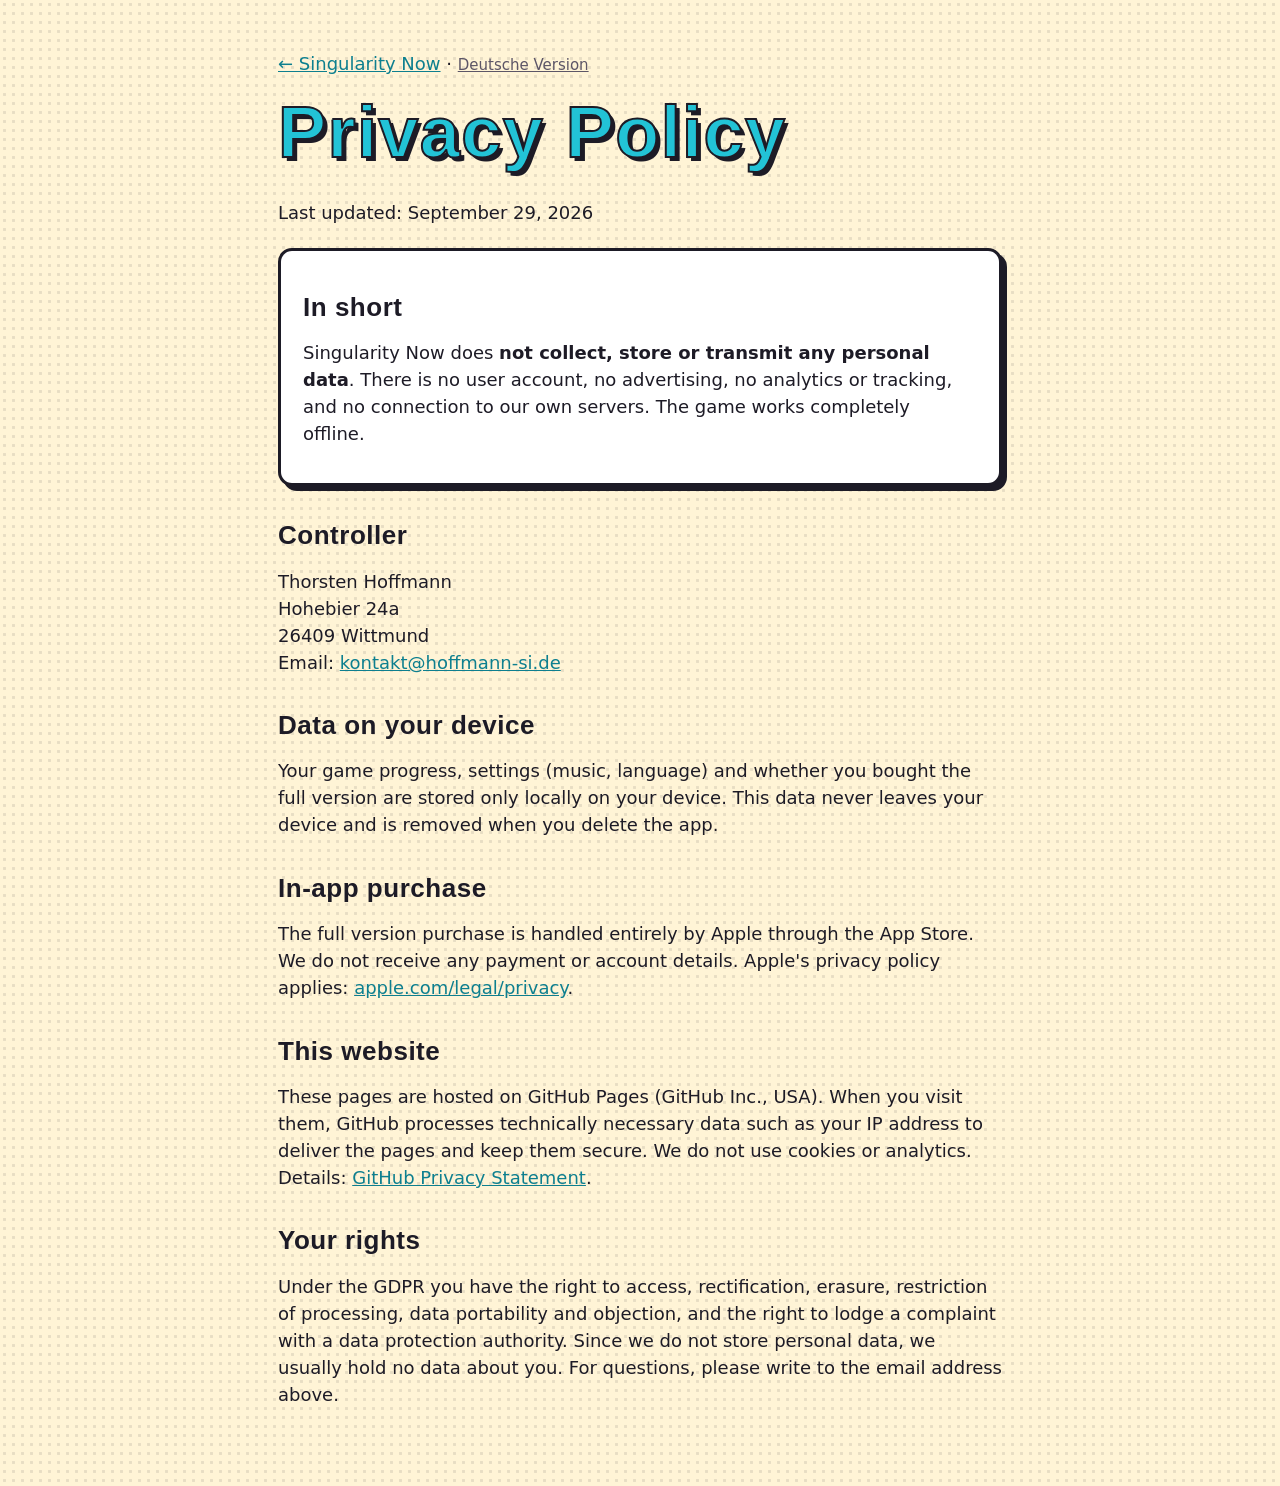
==== privacy.html @ 14151be4 "Webseite für Singularity Now: Startseite, Datenschutz, Support, Impressum Co-Authored-By: Claude Opu" ====
<!doctype html>
<html lang="en">
<head>
<meta charset="utf-8"><meta name="viewport" content="width=device-width, initial-scale=1">
<title>Privacy Policy · Singularity Now</title>
<link rel="icon" href="img/icon.png"><link rel="stylesheet" href="style.css">
</head>
<body><main>
<p><a href="index.html">← Singularity Now</a> · <a class="lang" href="datenschutz.html" lang="de">Deutsche Version</a></p>
<h1>Privacy Policy</h1>
<p>Last updated: September 29, 2026</p>
<div class="card">
<h2>In short</h2>
<p>Singularity Now does <b>not collect, store or transmit any personal data</b>. There is no user account, no advertising, no analytics or tracking, and no connection to our own servers. The game works completely offline.</p>
</div>
<h2>Controller</h2>
<p>Thorsten Hoffmann<br>Hohebier 24a<br>26409 Wittmund<br>Email: <a href="mailto:kontakt@hoffmann-si.de">kontakt@hoffmann-si.de</a></p>
<h2>Data on your device</h2>
<p>Your game progress, settings (music, language) and whether you bought the full version are stored only locally on your device. This data never leaves your device and is removed when you delete the app.</p>
<h2>In-app purchase</h2>
<p>The full version purchase is handled entirely by Apple through the App Store. We do not receive any payment or account details. Apple's privacy policy applies: <a href="https://www.apple.com/legal/privacy/">apple.com/legal/privacy</a>.</p>
<h2>This website</h2>
<p>These pages are hosted on GitHub Pages (GitHub Inc., USA). When you visit them, GitHub processes technically necessary data such as your IP address to deliver the pages and keep them secure. We do not use cookies or analytics. Details: <a href="https://docs.github.com/en/site-policy/privacy-policies/github-general-privacy-statement">GitHub Privacy Statement</a>.</p>
<h2>Your rights</h2>
<p>Under the GDPR you have the right to access, rectification, erasure, restriction of processing, data portability and objection, and the right to lodge a complaint with a data protection authority. Since we do not store personal data, we usually hold no data about you. For questions, please write to the email address above.</p>
</main></body></html>
---- style.css ----
:root { --paper:#fff4d6; --ink:#1d1b26; --teal:#22c3d6; --gold:#ffc62e; --red:#e8412c; --muted:#5d5667; }
* { box-sizing: border-box; }
body { margin: 0; background: radial-gradient(circle, rgba(29,27,38,.1) 1.4px, transparent 1.6px) 0 0/9px 9px, var(--paper); color: var(--ink);
  font: 18px/1.5 "Trebuchet MS", "Segoe UI", system-ui, sans-serif; }
main { max-width: 760px; margin: 0 auto; padding: 32px 18px 60px; }
h1, h2 { font-family: Impact, "Arial Black", sans-serif; letter-spacing: .02em; line-height: 1.05; margin: 1.4em 0 .4em; }
h1 { font-size: clamp(40px, 9vw, 72px); color: var(--teal); -webkit-text-stroke: 2px var(--ink); text-shadow: 4px 4px 0 var(--ink); margin-top: .2em; }
h2 { font-size: 26px; }
a { color: #0d7f8f; }
.head { display: flex; align-items: center; gap: 16px; }
.head img { width: 88px; height: 88px; border-radius: 20px; border: 3px solid var(--ink); box-shadow: 4px 4px 0 var(--ink); }
.card { background: #fff; border: 3px solid var(--ink); border-radius: 14px; box-shadow: 5px 5px 0 var(--ink); padding: 6px 22px 18px; margin: 22px 0; }
.shot { width: 100%; border: 3px solid var(--ink); border-radius: 14px; box-shadow: 5px 5px 0 var(--ink); }
nav { display: flex; flex-wrap: wrap; gap: 10px 18px; margin: 18px 0; font-weight: bold; }
.lang { color: var(--muted); font-size: 15px; }
footer { margin-top: 40px; font-size: 15px; color: var(--muted); }
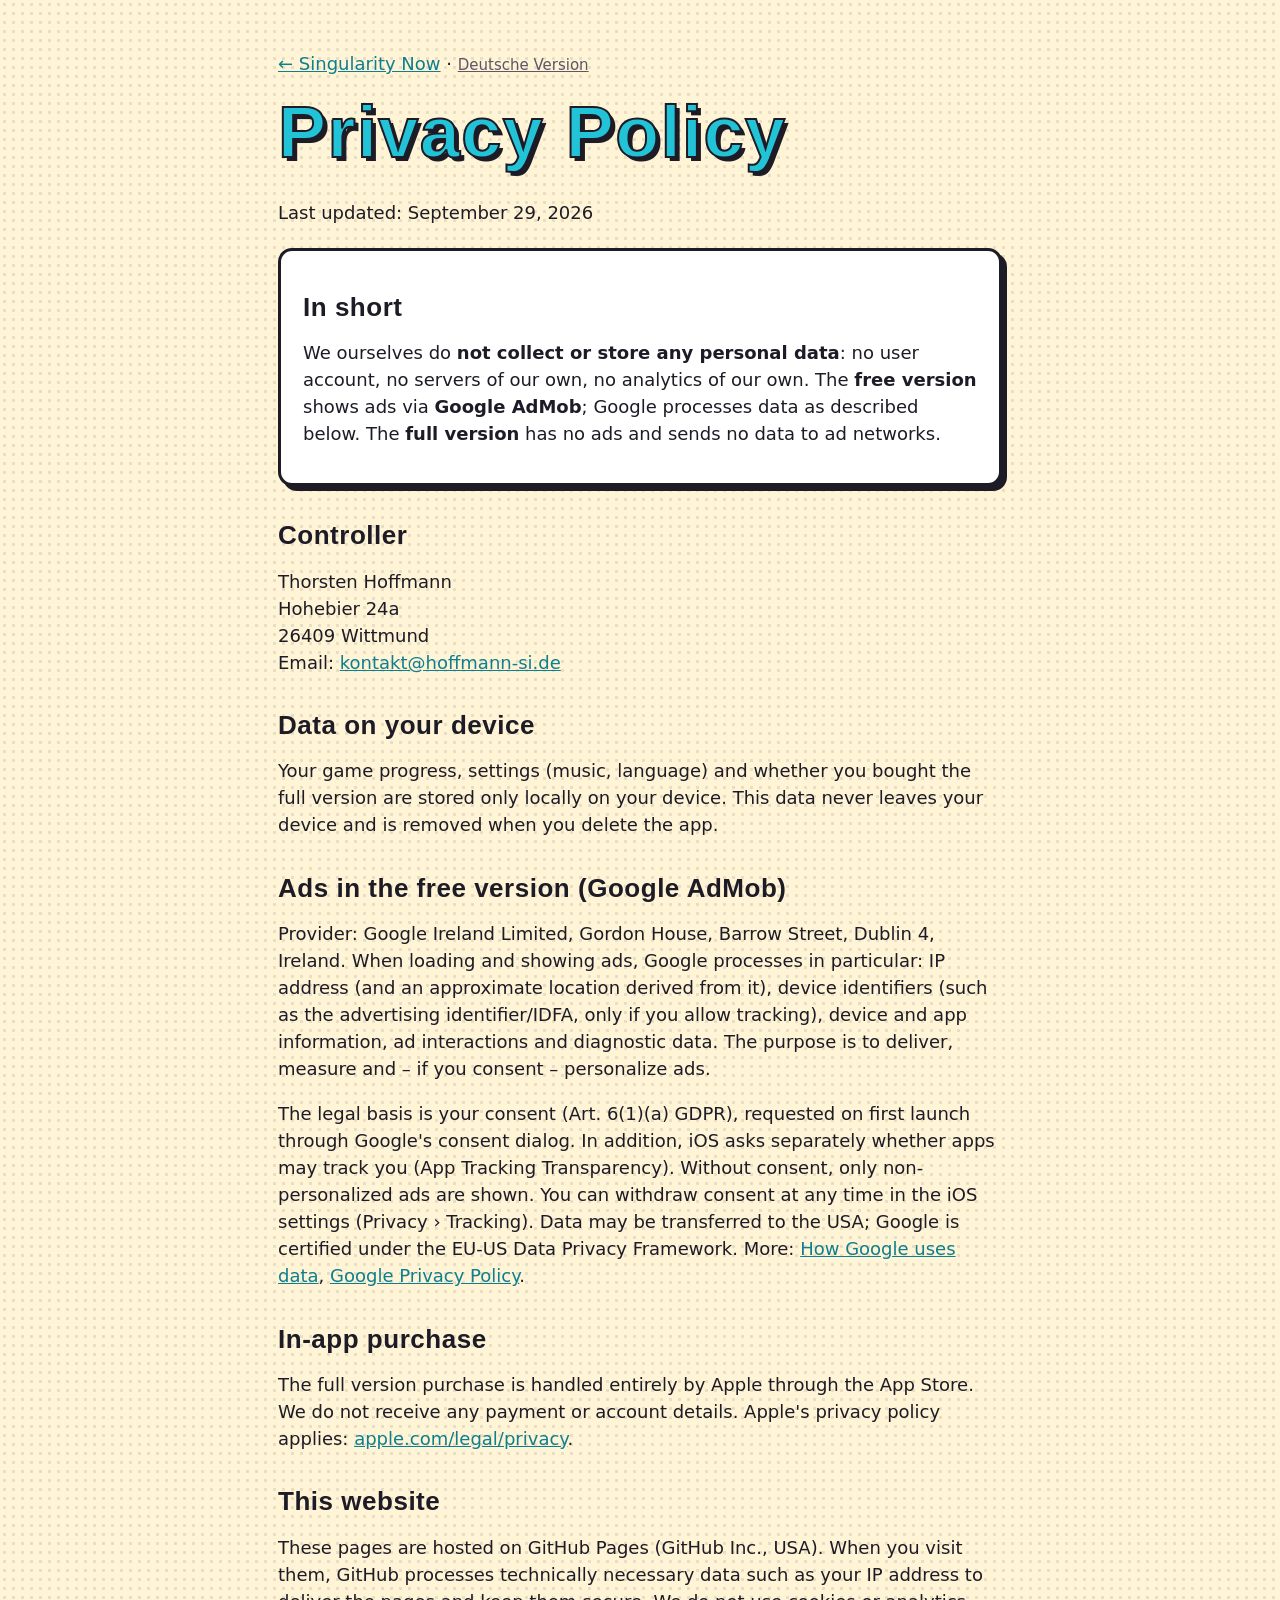
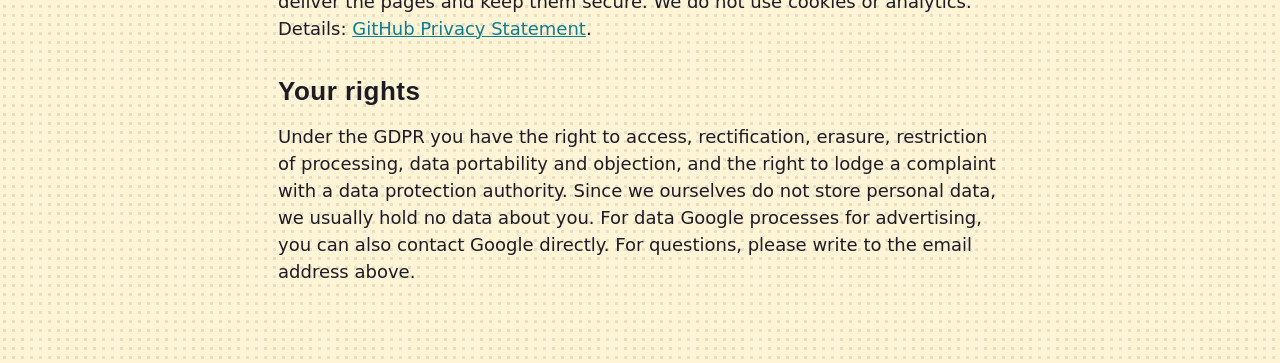
==== commit b249f91f: "Datenschutz: Werbung über Google AdMob in der kostenlosen Version Co-Authored-By: Claude Opus 5.5 <n" ====
--- a/privacy.html
+++ b/privacy.html
@@ -11,16 +11,19 @@
 <p>Last updated: September 29, 2026</p>
 <div class="card">
 <h2>In short</h2>
-<p>Singularity Now does <b>not collect, store or transmit any personal data</b>. There is no user account, no advertising, no analytics or tracking, and no connection to our own servers. The game works completely offline.</p>
+<p>We ourselves do <b>not collect or store any personal data</b>: no user account, no servers of our own, no analytics of our own. The <b>free version</b> shows ads via <b>Google AdMob</b>; Google processes data as described below. The <b>full version</b> has no ads and sends no data to ad networks.</p>
 </div>
 <h2>Controller</h2>
 <p>Thorsten Hoffmann<br>Hohebier 24a<br>26409 Wittmund<br>Email: <a href="mailto:kontakt@hoffmann-si.de">kontakt@hoffmann-si.de</a></p>
 <h2>Data on your device</h2>
 <p>Your game progress, settings (music, language) and whether you bought the full version are stored only locally on your device. This data never leaves your device and is removed when you delete the app.</p>
+<h2>Ads in the free version (Google AdMob)</h2>
+<p>Provider: Google Ireland Limited, Gordon House, Barrow Street, Dublin 4, Ireland. When loading and showing ads, Google processes in particular: IP address (and an approximate location derived from it), device identifiers (such as the advertising identifier/IDFA, only if you allow tracking), device and app information, ad interactions and diagnostic data. The purpose is to deliver, measure and – if you consent – personalize ads.</p>
+<p>The legal basis is your consent (Art. 6(1)(a) GDPR), requested on first launch through Google's consent dialog. In addition, iOS asks separately whether apps may track you (App Tracking Transparency). Without consent, only non-personalized ads are shown. You can withdraw consent at any time in the iOS settings (Privacy › Tracking). Data may be transferred to the USA; Google is certified under the EU-US Data Privacy Framework. More: <a href="https://policies.google.com/technologies/partner-sites">How Google uses data</a>, <a href="https://policies.google.com/privacy">Google Privacy Policy</a>.</p>
 <h2>In-app purchase</h2>
 <p>The full version purchase is handled entirely by Apple through the App Store. We do not receive any payment or account details. Apple's privacy policy applies: <a href="https://www.apple.com/legal/privacy/">apple.com/legal/privacy</a>.</p>
 <h2>This website</h2>
 <p>These pages are hosted on GitHub Pages (GitHub Inc., USA). When you visit them, GitHub processes technically necessary data such as your IP address to deliver the pages and keep them secure. We do not use cookies or analytics. Details: <a href="https://docs.github.com/en/site-policy/privacy-policies/github-general-privacy-statement">GitHub Privacy Statement</a>.</p>
 <h2>Your rights</h2>
-<p>Under the GDPR you have the right to access, rectification, erasure, restriction of processing, data portability and objection, and the right to lodge a complaint with a data protection authority. Since we do not store personal data, we usually hold no data about you. For questions, please write to the email address above.</p>
+<p>Under the GDPR you have the right to access, rectification, erasure, restriction of processing, data portability and objection, and the right to lodge a complaint with a data protection authority. Since we ourselves do not store personal data, we usually hold no data about you. For data Google processes for advertising, you can also contact Google directly. For questions, please write to the email address above.</p>
 </main></body></html>
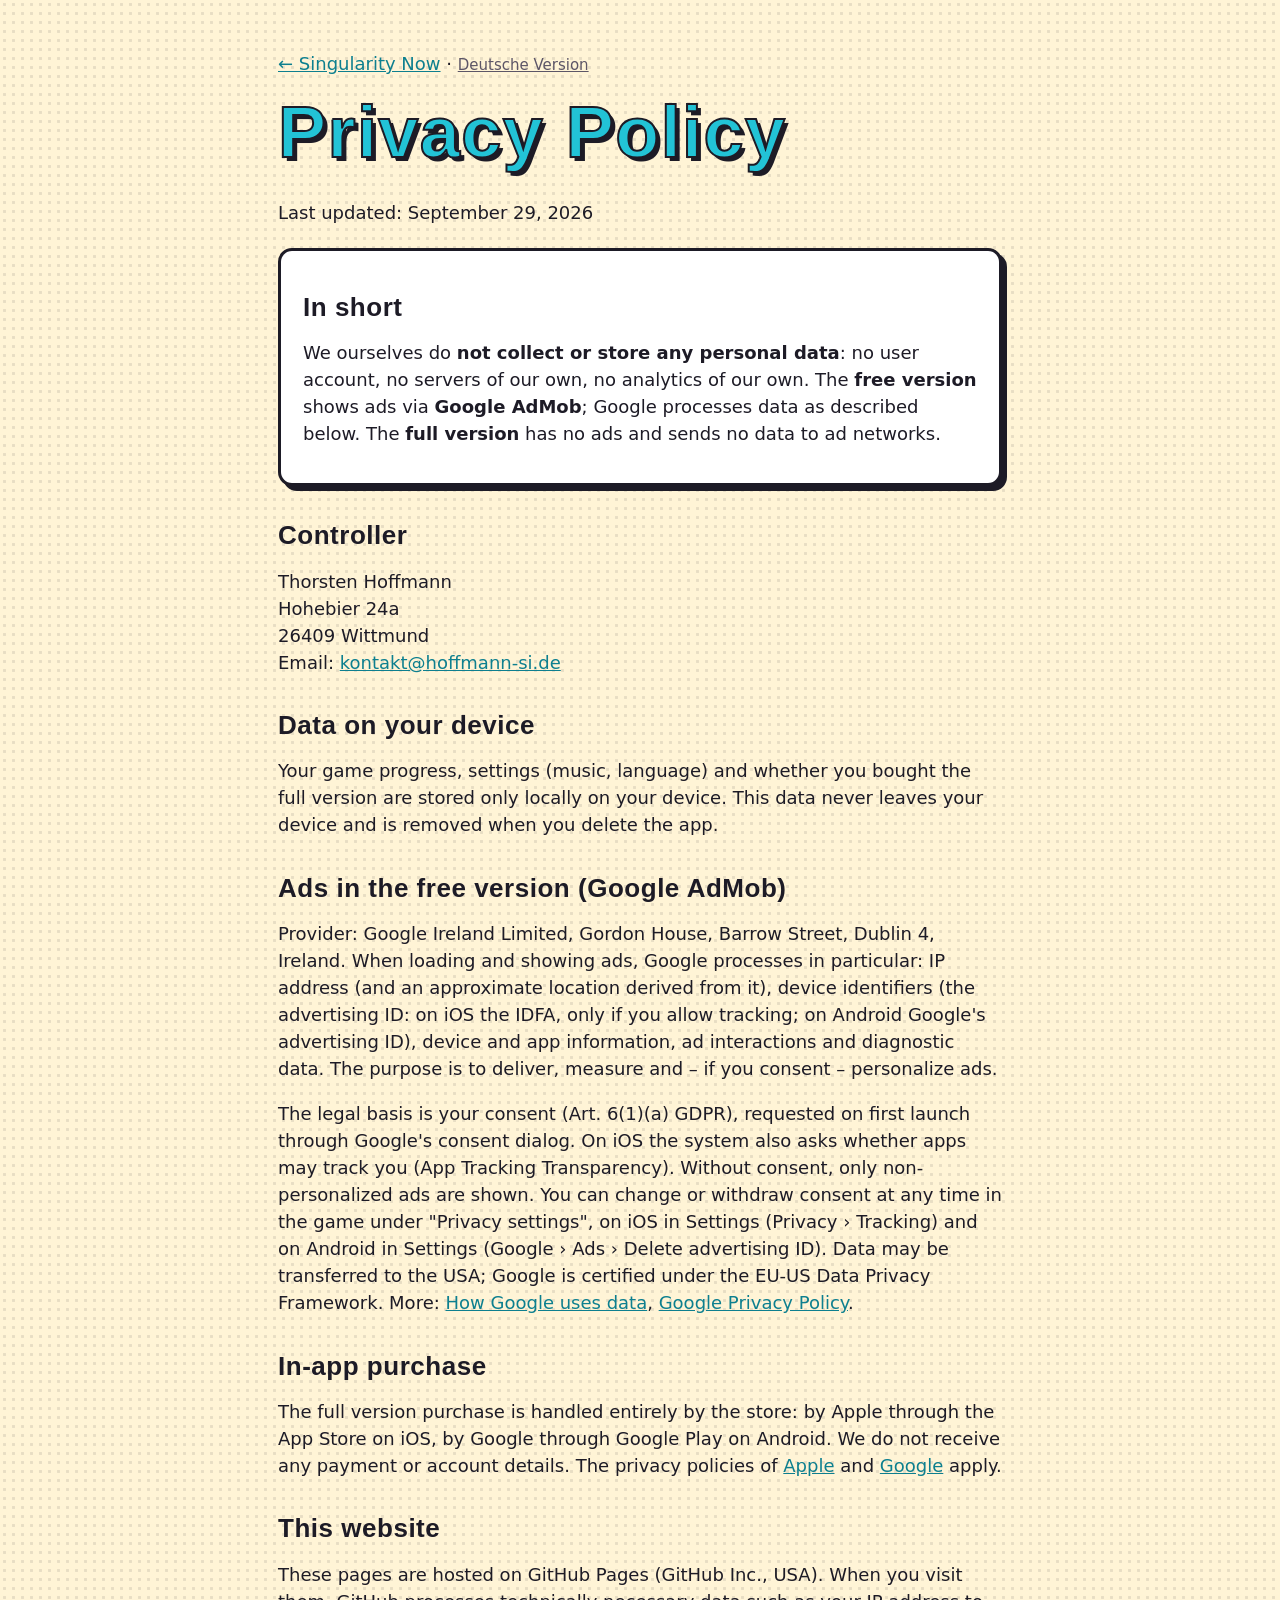
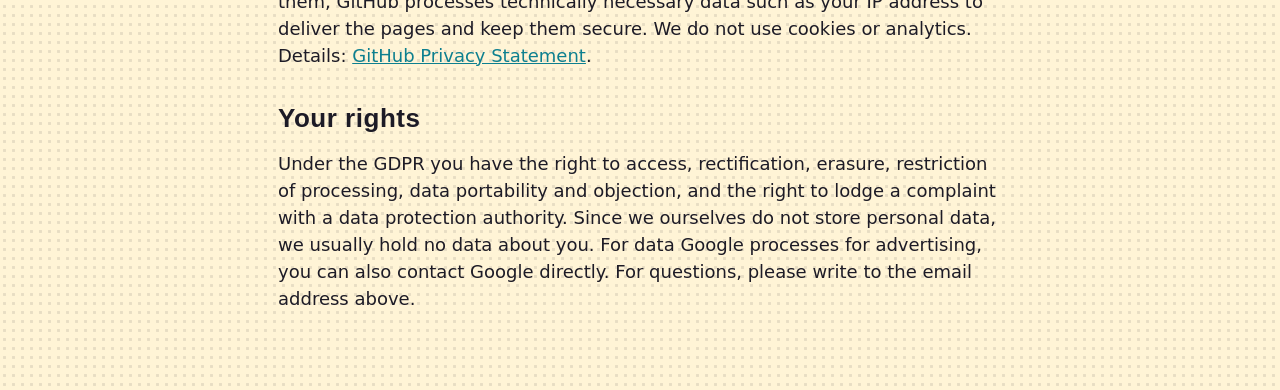
==== commit 3e84eebf: "Datenschutz und Support: Android und Google Play ergänzen Co-Authored-By: Claude Opus 5.5 <noreply@a" ====
--- a/privacy.html
+++ b/privacy.html
@@ -18,10 +18,10 @@
 <h2>Data on your device</h2>
 <p>Your game progress, settings (music, language) and whether you bought the full version are stored only locally on your device. This data never leaves your device and is removed when you delete the app.</p>
 <h2>Ads in the free version (Google AdMob)</h2>
-<p>Provider: Google Ireland Limited, Gordon House, Barrow Street, Dublin 4, Ireland. When loading and showing ads, Google processes in particular: IP address (and an approximate location derived from it), device identifiers (such as the advertising identifier/IDFA, only if you allow tracking), device and app information, ad interactions and diagnostic data. The purpose is to deliver, measure and – if you consent – personalize ads.</p>
-<p>The legal basis is your consent (Art. 6(1)(a) GDPR), requested on first launch through Google's consent dialog. In addition, iOS asks separately whether apps may track you (App Tracking Transparency). Without consent, only non-personalized ads are shown. You can withdraw consent at any time in the iOS settings (Privacy › Tracking). Data may be transferred to the USA; Google is certified under the EU-US Data Privacy Framework. More: <a href="https://policies.google.com/technologies/partner-sites">How Google uses data</a>, <a href="https://policies.google.com/privacy">Google Privacy Policy</a>.</p>
+<p>Provider: Google Ireland Limited, Gordon House, Barrow Street, Dublin 4, Ireland. When loading and showing ads, Google processes in particular: IP address (and an approximate location derived from it), device identifiers (the advertising ID: on iOS the IDFA, only if you allow tracking; on Android Google's advertising ID), device and app information, ad interactions and diagnostic data. The purpose is to deliver, measure and – if you consent – personalize ads.</p>
+<p>The legal basis is your consent (Art. 6(1)(a) GDPR), requested on first launch through Google's consent dialog. On iOS the system also asks whether apps may track you (App Tracking Transparency). Without consent, only non-personalized ads are shown. You can change or withdraw consent at any time in the game under "Privacy settings", on iOS in Settings (Privacy › Tracking) and on Android in Settings (Google › Ads › Delete advertising ID). Data may be transferred to the USA; Google is certified under the EU-US Data Privacy Framework. More: <a href="https://policies.google.com/technologies/partner-sites">How Google uses data</a>, <a href="https://policies.google.com/privacy">Google Privacy Policy</a>.</p>
 <h2>In-app purchase</h2>
-<p>The full version purchase is handled entirely by Apple through the App Store. We do not receive any payment or account details. Apple's privacy policy applies: <a href="https://www.apple.com/legal/privacy/">apple.com/legal/privacy</a>.</p>
+<p>The full version purchase is handled entirely by the store: by Apple through the App Store on iOS, by Google through Google Play on Android. We do not receive any payment or account details. The privacy policies of <a href="https://www.apple.com/legal/privacy/">Apple</a> and <a href="https://policies.google.com/privacy">Google</a> apply.</p>
 <h2>This website</h2>
 <p>These pages are hosted on GitHub Pages (GitHub Inc., USA). When you visit them, GitHub processes technically necessary data such as your IP address to deliver the pages and keep them secure. We do not use cookies or analytics. Details: <a href="https://docs.github.com/en/site-policy/privacy-policies/github-general-privacy-statement">GitHub Privacy Statement</a>.</p>
 <h2>Your rights</h2>
